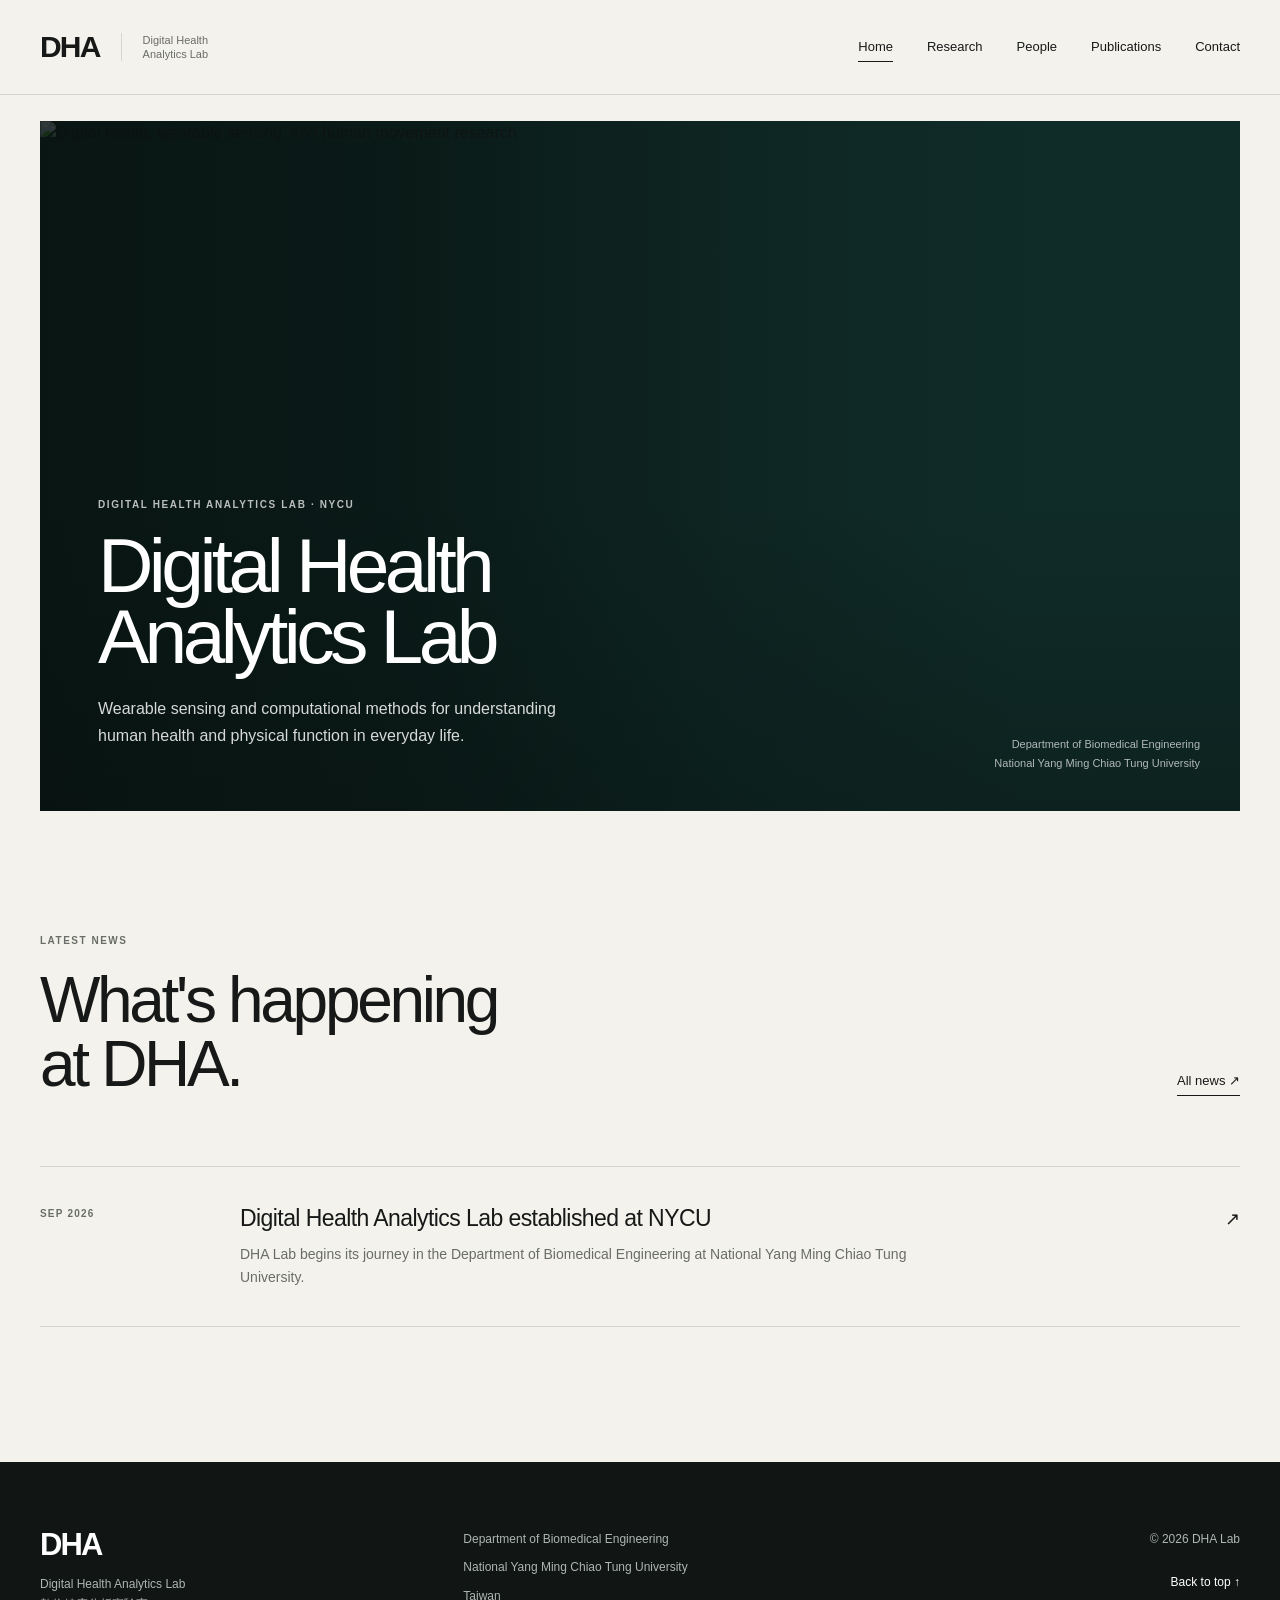
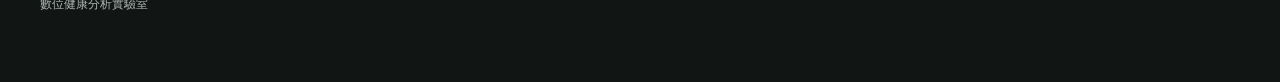
==== index.html @ 6a00e9fa "Add favicon and apple touch icon links Added favicon and apple touch icon links to the head section." ====
<!DOCTYPE html>

<html lang="en">
<head>
<meta charset="utf-8"/>
<meta content="width=device-width, initial-scale=1.0" name="viewport"/>
<title>DHA Lab | Digital Health Analytics Lab</title>
<meta content="Digital Health Analytics Lab at National Yang Ming Chiao Tung University. Research in digital biomarkers, wearable sensing, human movement, and artificial intelligence for health." name="description"/>
<link href="css/style.css?v=20261024-contact" rel="stylesheet"/>
<link rel="apple-touch-icon" sizes="180x180" href="/apple-touch-icon.png">
<link rel="icon" type="image/png" sizes="32x32" href="/favicon-32x32.png">
<link rel="icon" type="image/png" sizes="16x16" href="/favicon-16x16.png">
<link rel="manifest" href="/site.webmanifest">
</head>
<body id="top">
<!-- =========================================================
     HEADER
========================================================= -->
<header class="site-header">
<div class="header-inner">
<a class="brand" href="index.html">
<span class="brand-mark">DHA</span>
<span class="brand-name">Digital Health<br/>Analytics Lab</span>
</a>
<nav aria-label="Main navigation" class="main-nav"><a aria-current="page" href="index.html">Home</a><a href="research.html">Research</a><a href="people.html">People</a><a href="publications.html">Publications</a><a href="contact.html">Contact</a></nav>
</div>
</header>
<main>
<!-- =========================================================
     HERO
========================================================= -->
<section class="hero">
<div class="hero-inner">
<div class="hero-visual">
<img alt="Digital health, wearable sensing, and human movement research" class="hero-image" src="images/hero.png"/>
<div class="hero-overlay"></div>
<div class="hero-content">
<p class="hero-eyebrow">
                    DIGITAL HEALTH ANALYTICS LAB · NYCU
                </p>
<h1>
                    Digital Health<br/>
                    Analytics Lab
                </h1>
<p class="hero-description">
                    Wearable sensing and computational methods
                    for understanding human health and physical
                    function in everyday life.
                </p>
</div>
<div class="hero-affiliation">
<p>
                    Department of Biomedical Engineering
                </p>
<p>
                    National Yang Ming Chiao Tung University
                </p>
</div>
</div>
</div>
</section>
<!-- =========================================================
     LATEST NEWS
========================================================= -->
<section class="news" id="news">
<div class="section-inner">
<div class="news-header">
<div>
<p class="section-label">
                    LATEST NEWS
                </p>
<h2>
                    What's happening<br/>
                    at DHA.
                </h2>
</div>
<a class="section-link" href="news.html">
                All news ↗
            </a>
</div>
<div class="news-list">
<!-- NEWS ITEM 1 -->
<article class="news-item">
<time datetime="2026-09">
                    SEP 2026
                </time>
<div class="news-content">
<h3>
                        Digital Health Analytics Lab established at NYCU
                    </h3>
<p>
                        DHA Lab begins its journey in the Department
                        of Biomedical Engineering at National Yang Ming
                        Chiao Tung University.
                    </p>
</div>
<span class="news-arrow">
                    ↗
                </span>
</article>
<!--
            =====================================================
            FUTURE NEWS

            Copy this block when you want to add another item.

            <article class="news-item">

                <time datetime="2026-10">
                    OCT 2026
                </time>

                <div class="news-content">

                    <h3>
                        Your news title
                    </h3>

                    <p>
                        Short description of the news.
                    </p>

                </div>

                <span class="news-arrow">
                    ↗
                </span>

            </article>

            =====================================================
            -->
</div>
</div>
</section>
</main>
<!-- =========================================================
     FOOTER
========================================================= -->
<footer class="site-footer">
<div class="footer-inner">
<div class="footer-brand">
<p class="footer-dha">DHA</p>
<p>Digital Health Analytics Lab<br/>數位健康分析實驗室</p>
</div>
<div class="footer-affiliation">
<p>Department of Biomedical Engineering</p>
<p>National Yang Ming Chiao Tung University</p>
<p>Taiwan</p>
</div>
<div class="footer-meta">
<p>© 2026 DHA Lab</p>
<a href="#top">Back to top ↑</a>
</div>
</div>
</footer>
</body>
</html>
---- css/style.css ----
/* =========================================================
   DHA LAB
   Digital Health Analytics Lab
========================================================= */


/* =========================================================
   DESIGN TOKENS
========================================================= */

:root {

    --paper: #f4f2ec;
    --white: #ffffff;

    --ink: #171918;

    --gray: #696d69;
    --light-gray: #9da19d;

    --line: #d6d5cf;

    --teal: #183d38;
    --teal-dark: #102d29;

    --footer: #111513;

    --max-width: 1380px;

}


/* =========================================================
   RESET
========================================================= */

* {
    margin: 0;
    padding: 0;
    box-sizing: border-box;
}


html {
    scroll-behavior: smooth;
}


body {

    background: var(--paper);

    color: var(--ink);

    font-family:
        -apple-system,
        BlinkMacSystemFont,
        "Helvetica Neue",
        Helvetica,
        Arial,
        sans-serif;

    font-size: 16px;
    line-height: 1.5;

    -webkit-font-smoothing: antialiased;
    text-rendering: optimizeLegibility;

}


a {
    color: inherit;
}


img {
    display: block;
    max-width: 100%;
}


/* =========================================================
   GLOBAL CONTAINER
========================================================= */

.header-inner,
.hero-inner,
.section-inner,
.footer-inner {

    width: min(
        calc(100% - 80px),
        var(--max-width)
    );

    margin: 0 auto;

}


/* =========================================================
   HEADER
========================================================= */

.site-header {

    background: var(--paper);

    border-bottom: 1px solid var(--line);

}


.header-inner {

    min-height: 94px;

    display: flex;

    align-items: center;
    justify-content: space-between;

    gap: 60px;

}


/* =========================================================
   BRAND
========================================================= */

.brand {

    display: flex;

    align-items: center;

    color: var(--ink);

    text-decoration: none;

}


.brand-mark {

    padding-right: 21px;

    font-size: 30px;

    line-height: 1;

    font-weight: 700;

    letter-spacing: -0.06em;

}


.brand-name {

    padding-left: 21px;

    border-left: 1px solid var(--line);

    color: var(--gray);

    font-size: 11px;

    line-height: 1.3;

}


/* =========================================================
   NAVIGATION
========================================================= */

.main-nav {

    display: flex;

    align-items: center;

    gap: 34px;

}


.main-nav a {

    position: relative;

    padding: 10px 0;

    color: var(--ink);

    text-decoration: none;

    font-size: 13px;

    font-weight: 500;

}


.main-nav a::after {

    content: "";

    position: absolute;

    left: 0;
    bottom: 5px;

    width: 100%;
    height: 1px;

    background: var(--ink);

    transform: scaleX(0);

    transform-origin: right;

    transition: transform 0.25s ease;

}


.main-nav a:hover::after {

    transform: scaleX(1);

    transform-origin: left;

}


/* =========================================================
   HERO
========================================================= */

.hero {

    /*
       Keep the main visual close to the navigation.
    */

    padding: 26px 0 0;

}


/* =========================================================
   HERO VISUAL
========================================================= */

.hero-visual {

    position: relative;

    width: 100%;

    height: min(
        690px,
        calc(100vh - 145px)
    );

    min-height: 540px;

    overflow: hidden;

    background: var(--teal-dark);

}


/* =========================================================
   HERO IMAGE
========================================================= */

.hero-image {

    position: absolute;

    inset: 0;

    width: 100%;
    height: 100%;

    object-fit: cover;

    object-position: center;

}


/* =========================================================
   HERO OVERLAY
========================================================= */

.hero-overlay {

    position: absolute;

    inset: 0;

    z-index: 1;

    background:

        linear-gradient(
            90deg,
            rgba(7, 16, 14, 0.82) 0%,
            rgba(7, 16, 14, 0.65) 30%,
            rgba(7, 16, 14, 0.25) 58%,
            rgba(7, 16, 14, 0.04) 82%
        ),

        linear-gradient(
            0deg,
            rgba(5, 10, 9, 0.28) 0%,
            rgba(5, 10, 9, 0) 45%
        );

}


/* =========================================================
   HERO CONTENT
========================================================= */

.hero-content {

    position: absolute;

    z-index: 3;

    left: 58px;
    bottom: 62px;

    max-width: 690px;

    color: white;

}


/* =========================================================
   HERO EYEBROW
========================================================= */

.hero-eyebrow {

    margin-bottom: 20px;

    color: rgba(
        255,
        255,
        255,
        0.72
    );

    font-size: 10px;

    line-height: 1;

    font-weight: 600;

    letter-spacing: 0.16em;

}


/* =========================================================
   HERO TITLE
========================================================= */

.hero-content h1 {

    margin-bottom: 25px;

    font-size: clamp(
        56px,
        6vw,
        88px
    );

    line-height: 0.92;

    font-weight: 400;

    letter-spacing: -0.06em;

}


/* =========================================================
   HERO DESCRIPTION
========================================================= */

.hero-description {

    max-width: 500px;

    color: rgba(
        255,
        255,
        255,
        0.84
    );

    font-size: 16px;

    line-height: 1.65;

}


/* =========================================================
   HERO AFFILIATION
========================================================= */

.hero-affiliation {

    position: absolute;

    z-index: 3;

    right: 40px;
    bottom: 38px;

    color: rgba(
        255,
        255,
        255,
        0.68
    );

    text-align: right;

    font-size: 11px;

    line-height: 1.6;

}


.hero-affiliation p + p {

    margin-top: 2px;

}


/* =========================================================
   NEWS
========================================================= */

.news {

    padding: 125px 0 135px;

    background: var(--paper);

}


/* =========================================================
   NEWS HEADER
========================================================= */

.news-header {

    margin-bottom: 70px;

    display: flex;

    align-items: flex-end;
    justify-content: space-between;

    gap: 60px;

}


/* =========================================================
   SECTION LABEL
========================================================= */

.section-label {

    margin-bottom: 22px;

    color: var(--gray);

    font-size: 10px;

    line-height: 1;

    font-weight: 600;

    letter-spacing: 0.15em;

}


/* =========================================================
   NEWS TITLE
========================================================= */

.news-header h2 {

    max-width: 800px;

    font-size: clamp(
        43px,
        5vw,
        70px
    );

    line-height: 1;

    font-weight: 400;

    letter-spacing: -0.052em;

}


/* =========================================================
   ALL NEWS LINK
========================================================= */

.section-link {

    position: relative;

    padding-bottom: 6px;

    color: var(--ink);

    text-decoration: none;

    font-size: 13px;

}


.section-link::after {

    content: "";

    position: absolute;

    left: 0;
    bottom: 0;

    width: 100%;
    height: 1px;

    background: var(--ink);

    transform-origin: left;

    transition: transform 0.25s ease;

}


.section-link:hover::after {

    transform: scaleX(0.45);

}


/* =========================================================
   NEWS LIST
========================================================= */

.news-list {

    border-top: 1px solid var(--line);

}


/* =========================================================
   NEWS ITEM
========================================================= */

.news-item {

    padding: 37px 0;

    display: grid;

    grid-template-columns:
        170px
        minmax(0, 1fr)
        40px;

    gap: 30px;

    align-items: start;

    border-bottom: 1px solid var(--line);

}


/* =========================================================
   NEWS DATE
========================================================= */

.news-item time {

    padding-top: 5px;

    color: var(--gray);

    font-size: 10px;

    line-height: 1;

    font-weight: 600;

    letter-spacing: 0.12em;

}


/* =========================================================
   NEWS CONTENT
========================================================= */

.news-content h3 {

    margin-bottom: 10px;

    font-size: 23px;

    line-height: 1.25;

    font-weight: 500;

    letter-spacing: -0.025em;

}


.news-content p {

    max-width: 700px;

    color: var(--gray);

    font-size: 14px;

    line-height: 1.65;

}


/* =========================================================
   NEWS ARROW
========================================================= */

.news-arrow {

    padding-top: 2px;

    text-align: right;

    font-size: 18px;

    transition: transform 0.2s ease;

}


.news-item:hover .news-arrow {

    transform:
        translate(3px, -3px);

}


/* =========================================================
   FOOTER
========================================================= */

.site-footer {

    padding: 67px 0;

    background: var(--footer);

    color: #aeb6b2;

}


/* =========================================================
   FOOTER GRID
========================================================= */

.footer-inner {

    display: grid;

    grid-template-columns:
        1.2fr
        1.6fr
        0.8fr;

    gap: 70px;

}


/* =========================================================
   FOOTER DHA
========================================================= */

.footer-dha {

    margin-bottom: 14px;

    color: white;

    font-size: 31px;

    line-height: 1;

    font-weight: 700;

    letter-spacing: -0.06em;

}


.footer-brand,
.footer-affiliation,
.footer-meta {

    font-size: 12px;

    line-height: 1.7;

}


.footer-affiliation p + p {

    margin-top: 8px;

}


.footer-meta {

    text-align: right;

}


.footer-meta a {

    display: inline-block;

    margin-top: 23px;

    color: white;

    text-decoration: none;

}


.footer-meta a:hover {

    opacity: 0.65;

}


/* =========================================================
   TABLET
========================================================= */

@media (max-width: 1000px) {


    .header-inner,
    .hero-inner,
    .section-inner,
    .footer-inner {

        width:
            min(
                calc(100% - 48px),
                var(--max-width)
            );

    }


    /* HEADER */

    .header-inner {

        min-height: 90px;

    }


    .main-nav {

        gap: 21px;

    }


    /* HERO */

    .hero {

        padding-top: 22px;

    }


    .hero-visual {

        height: 620px;

        min-height: 0;

    }


    .hero-content {

        left: 45px;
        bottom: 50px;

    }


    .hero-affiliation {

        right: 35px;
        bottom: 30px;

    }


    /* NEWS */

    .news {

        padding: 100px 0 110px;

    }

}


/* =========================================================
   SMALL TABLET
========================================================= */

@media (max-width: 800px) {


    /* NAV */

    .main-nav {

        gap: 16px;

    }


    .main-nav a {

        font-size: 12px;

    }


    /* HERO */

    .hero-visual {

        height: 580px;

    }


    .hero-content h1 {

        font-size: 62px;

    }


    /*
       Hide affiliation because it competes
       with the main text at smaller widths.
    */

    .hero-affiliation {

        display: none;

    }


    /* NEWS */

    .news-item {

        grid-template-columns:
            125px
            minmax(0, 1fr)
            30px;

    }


    /* FOOTER */

    .footer-inner {

        grid-template-columns:
            1fr
            1fr;

    }


    .footer-meta {

        grid-column: 1 / -1;

        text-align: left;

    }

}


/* =========================================================
   MOBILE
========================================================= */

@media (max-width: 650px) {


    /* GLOBAL */

    .header-inner,
    .hero-inner,
    .section-inner,
    .footer-inner {

        width:
            calc(100% - 32px);

    }


    /* HEADER */

    .header-inner {

        min-height: 78px;

    }


    .brand-mark {

        padding-right: 15px;

        font-size: 27px;

    }


    .brand-name {

        padding-left: 15px;

        font-size: 9px;

    }


    /*
       Desktop navigation hidden on mobile.
       A mobile menu can be added later.
    */

    .main-nav {

        display: none;

    }


    /* HERO */

    .hero {

        padding-top: 16px;

    }


    .hero-visual {

        height:
            calc(100svh - 110px);

        min-height: 530px;

        max-height: 680px;

    }


    .hero-image {

        /*
           Can change this to:
           center / left / right
           depending on the final image.
        */

        object-position: center;

    }


    .hero-overlay {

        background:

            linear-gradient(
                0deg,
                rgba(6, 15, 13, 0.92) 0%,
                rgba(6, 15, 13, 0.70) 38%,
                rgba(6, 15, 13, 0.20) 72%,
                rgba(6, 15, 13, 0.03) 100%
            );

    }


    .hero-content {

        left: 26px;
        right: 26px;
        bottom: 32px;

        max-width: none;

    }


    .hero-eyebrow {

        margin-bottom: 16px;

        font-size: 8px;

    }


    .hero-content h1 {

        margin-bottom: 20px;

        font-size: clamp(
            47px,
            14vw,
            62px
        );

        line-height: 0.94;

    }


    .hero-description {

        max-width: 400px;

        font-size: 14px;

        line-height: 1.6;

    }


    /* NEWS */

    .news {

        padding: 78px 0 85px;

    }


    .news-header {

        margin-bottom: 45px;

        flex-direction: column;

        align-items: flex-start;

        gap: 27px;

    }


    .news-header h2 {

        font-size: 42px;

    }


    .news-item {

        padding: 29px 0;

        grid-template-columns: 1fr;

        gap: 13px;

    }


    .news-content h3 {

        font-size: 21px;

    }


    .news-arrow {

        display: none;

    }


    /* FOOTER */

    .site-footer {

        padding: 52px 0;

    }


    .footer-inner {

        grid-template-columns: 1fr;

        gap: 35px;

    }


    .footer-meta {

        grid-column: auto;

        text-align: left;

    }

}


/* =========================================================
   VERY SMALL MOBILE
========================================================= */

@media (max-width: 390px) {


    .brand-name {

        display: none;

    }


    .brand-mark {

        padding-right: 0;

    }


    .hero-content h1 {

        font-size: 45px;

    }


    .news-header h2 {

        font-size: 37px;

    }

}


/* =========================================================
   REDUCED MOTION
========================================================= */

@media (prefers-reduced-motion: reduce) {


    html {

        scroll-behavior: auto;

    }


    *,
    *::before,
    *::after {

        animation-duration:
            0.01ms !important;

        animation-iteration-count:
            1 !important;

        transition-duration:
            0.01ms !important;

    }
   

}


/* ==========================================
   PEOPLE PAGE
========================================== */

.people-page {
  background: var(--paper);
}

.people-heading {
  padding: 90px 0 65px;
}

.people-heading h1 {
  font-size: clamp(65px, 9vw, 130px);
  font-weight: 400;
  line-height: 1;
  letter-spacing: -0.07em;
}

.accent-dot {
  color: var(--teal);
}

.people-intro {
  max-width: 590px;
  margin-top: 28px;
  color: var(--gray);
  font-size: 17px;
  line-height: 1.7;
}

/* SECTION */

.people-section {
  padding: 40px 0 100px;
}

.people-section-header {
  border-top: 1px solid var(--line);
  padding-top: 24px;
  margin-bottom: 45px;
}

.people-section-header > span {
  display: block;
  color: var(--gray);
  font-size: 11px;
  letter-spacing: 0.14em;
}

.people-section-header h2 {
  margin-top: 18px;
  font-size: clamp(36px, 4vw, 54px);
  font-weight: 400;
  letter-spacing: -0.045em;
}

/* PI */

.pi-layout {
    display: grid;
    grid-template-columns: 220px minmax(0, 1fr);
    column-gap: 50px;
    align-items: center;
}

/* 兩位教授左右並排 */
.pi-row {
    display: grid;
    grid-template-columns: repeat(2, minmax(0, 1fr));
    column-gap: 70px;
    align-items: start;
}

/* 並排時每位教授改成「照片在上、文字在下」 */
.pi-row .pi-layout {
    grid-template-columns: 1fr;
    row-gap: 30px;
    align-items: start;
}

.pi-row .pi-photo {
    width: 200px;
}

.pi-row .pi-info h2 {
    font-size: clamp(32px, 3vw, 46px);
}

@supports (grid-template-rows: subgrid) {
    .pi-row {
        row-gap: 0;
    }

    .pi-row .pi-layout {
        grid-row: span 6;
        grid-template-rows: subgrid;
        row-gap: 0;
    }

    .pi-row .pi-photo {
        margin-bottom: 30px;
    }

    .pi-row .pi-info {
        grid-row: span 5;
        display: grid;
        grid-template-rows: subgrid;
        row-gap: 0;
    }
}

.pi-photo {
    width: 220px;
    max-width: 100%;
    aspect-ratio: 1 / 1;          /* 圓形頭像：正方形外框 */
    border-radius: 50%;           /* 圓形頭像：變成正圓 */
    background: #e1e2dc;
    overflow: hidden;
}

.pi-photo img {
    display: block;
    width: 100%;
    height: 100%;
    border-radius: 50%;
    object-fit: cover;            /* 填滿圓形、不變形 */
    object-position: center top;  /* 從上方對齊，避免切到頭 */
}

.person-label {
  color: var(--teal);
  font-size: 11px;
  font-weight: 600;
  letter-spacing: 0.14em;
  margin-bottom: 20px;
}

.pi-info h2 {
  font-size: clamp(38px, 4.3vw, 64px);
  font-weight: 400;
  line-height: 1.05;
  letter-spacing: -0.055em;
}

.person-role {
  margin-top: 18px;
  font-size: 19px;
}

.person-affiliation {
  margin-top: 12px;
  color: var(--gray);
  font-size: 14px;
  line-height: 1.7;
}

.person-bio {
  margin-top: 35px;
  max-width: 590px;
  font-size: 15px;
  line-height: 1.85;
}

.person-links {
  display: flex;
  flex-wrap: wrap;
  gap: 25px;
  margin-top: 35px;
}

.person-links a {
  font-size: 13px;
  text-decoration: none;
  border-bottom: 1px solid var(--ink);
  padding-bottom: 5px;
}

/* MEMBERS */

.members-grid {
  display: grid;
  grid-template-columns: repeat(3, minmax(0, 1fr));
  gap: 35px;
}

.member-photo {
  width: min(100%, 200px);       /* 圓形頭像：最大 200px */
  aspect-ratio: 1 / 1;           /* 圓形頭像：正方形外框 */
  border-radius: 50%;            /* 圓形頭像：變成正圓 */
  background: #e1e2dc;
  overflow: hidden;
}

.member-photo img {
  width: 100%;
  height: 100%;
  border-radius: 50%;
  object-fit: cover;
  object-position: center top;
  transition: transform 0.4s ease;
}

.member-card:hover img {
  transform: scale(1.035);
}

.member-card h3 {
  margin-top: 20px;
  font-size: 23px;
  font-weight: 500;
  letter-spacing: -0.03em;
}

.member-role {
  margin-top: 5px;
  font-size: 13px;
  color: var(--teal);
}

.member-interest {
  margin-top: 9px;
  font-size: 13px;
  line-height: 1.6;
  color: var(--gray);
}

/* ALUMNI */

.alumni-list {
  border-top: 1px solid var(--line);
}

.alumni-row {
  display: flex;
  justify-content: space-between;
  gap: 25px;
  padding: 23px 0;
  border-bottom: 1px solid var(--line);
  font-size: 15px;
}

.alumni-row span:last-child {
  color: var(--gray);
  font-size: 13px;
}

/* RESPONSIVE */


@media (max-width: 650px) {
  .people-heading {
    padding: 60px 0 45px;
  }

  .people-section {
    padding: 30px 0 75px;
  }

  .pi-layout {
    grid-template-columns: 1fr;
    gap: 35px;
  }

  .pi-photo {
    max-width: 180px;
  }

  /* 手機版改回上下排列 */
  .pi-row {
    grid-template-columns: 1fr;
    row-gap: 60px;
  }

  .pi-row .pi-photo {
    width: 180px;
  }

  /* 手機版上下排列，不需要逐行對齊 */
  .pi-row .pi-layout,
  .pi-row .pi-info {
    grid-row: auto;
    grid-template-rows: none;
  }

  .pi-row .pi-info {
    display: block;
  }

  .members-grid {
    grid-template-columns: repeat(2, minmax(0, 1fr));
    gap: 28px 16px;
  }

  .member-card h3 {
    font-size: 19px;
  }

  .alumni-row {
    flex-direction: column;
    gap: 6px;
  }
}

@media (max-width: 390px) {
  .members-grid {
    grid-template-columns: 1fr;
  }
}


/* Unified navigation: accessible on small screens */
.main-nav a[aria-current="page"]::after{transform:scaleX(1);transform-origin:left}
@media(max-width:650px){.header-inner{flex-wrap:wrap;gap:10px;padding:16px 0}.main-nav{display:flex;width:100%;gap:clamp(12px,4vw,26px);flex-wrap:wrap}.main-nav a{font-size:12px;padding:6px 0}.site-header .header-inner{min-height:90px}}
@media(max-width:390px){.brand-name{display:block}.header-inner{gap:10px}}
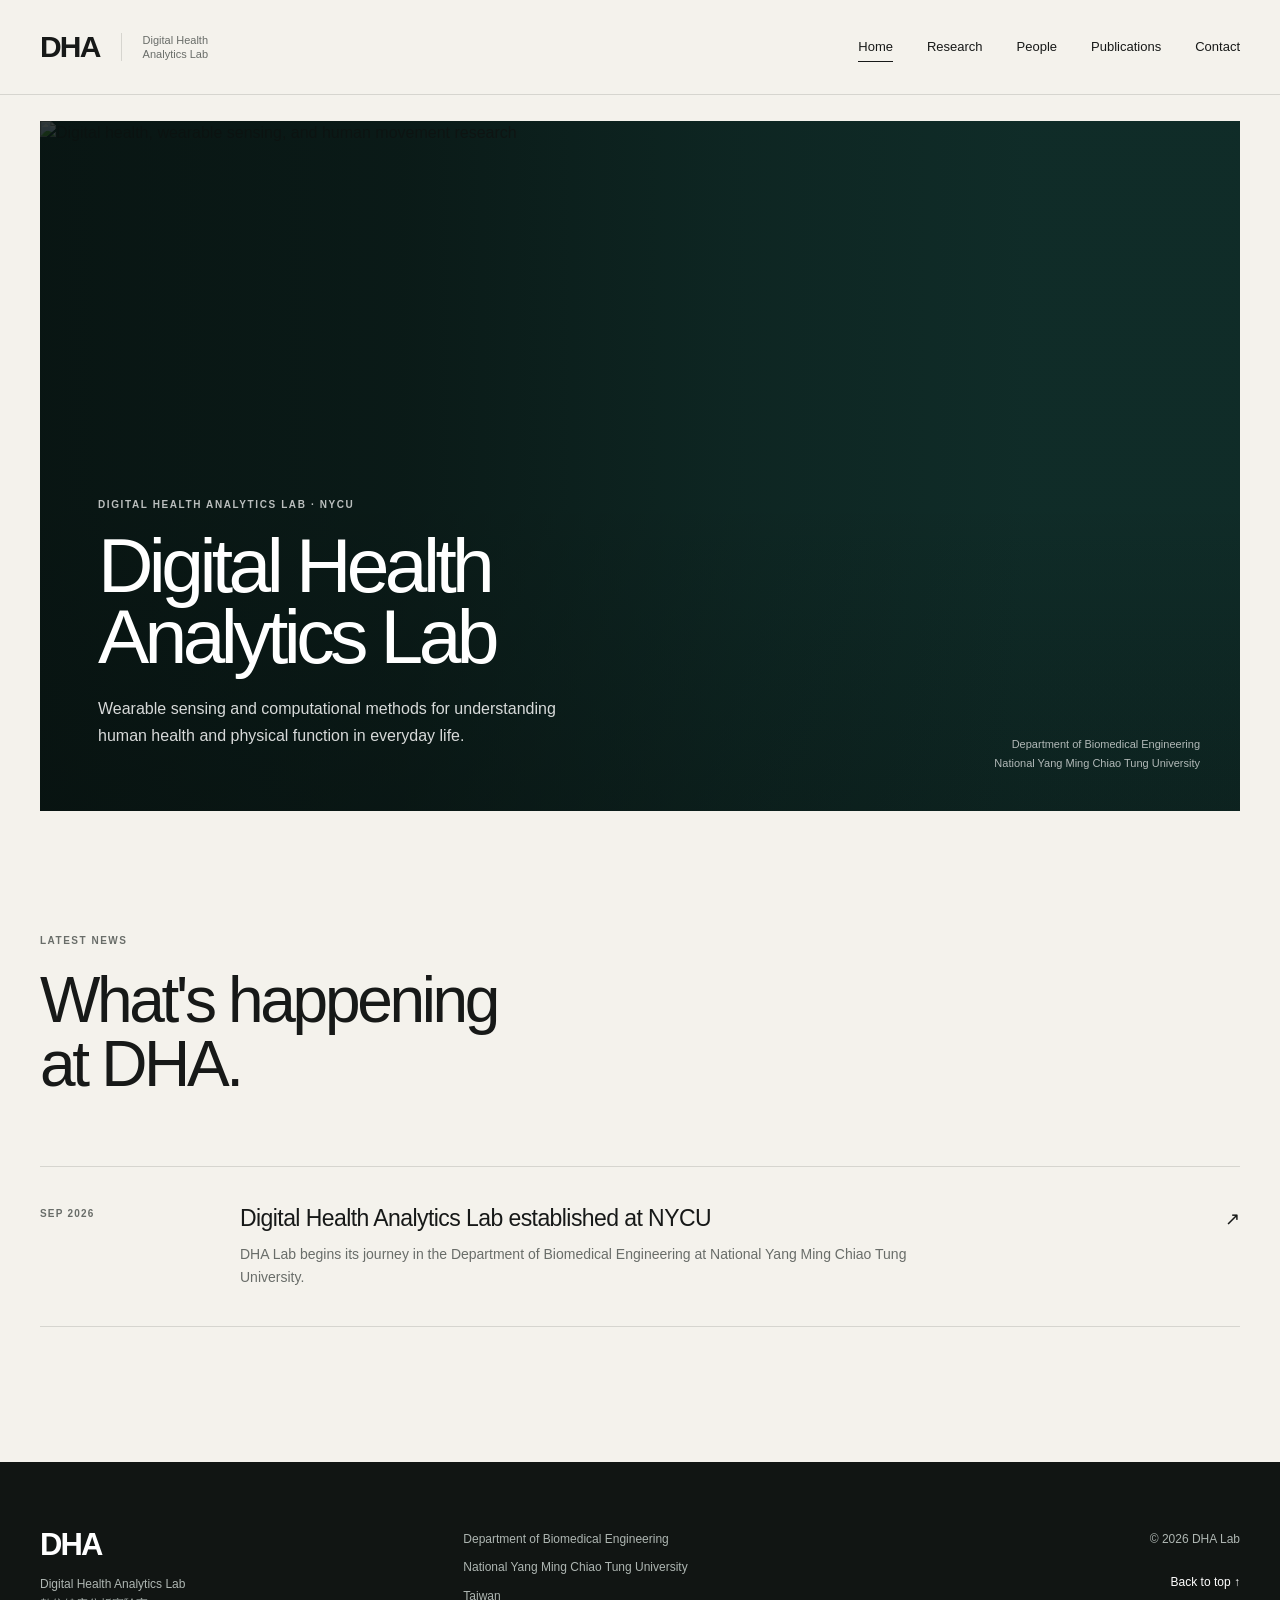
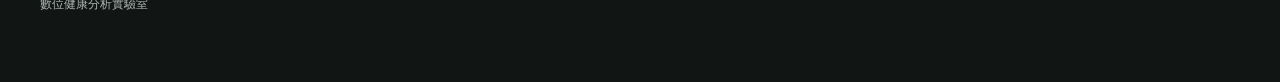
==== commit 01d94e98: "Comment out news link in index.html" ====
--- a/index.html
+++ b/index.html
@@ -6,12 +6,7 @@
 <meta content="width=device-width, initial-scale=1.0" name="viewport"/>
 <title>DHA Lab | Digital Health Analytics Lab</title>
 <meta content="Digital Health Analytics Lab at National Yang Ming Chiao Tung University. Research in digital biomarkers, wearable sensing, human movement, and artificial intelligence for health." name="description"/>
-<link href="css/style.css?v=20261024-contact" rel="stylesheet"/>
-<link rel="apple-touch-icon" sizes="180x180" href="/apple-touch-icon.png">
-<link rel="icon" type="image/png" sizes="32x32" href="/favicon-32x32.png">
-<link rel="icon" type="image/png" sizes="16x16" href="/favicon-16x16.png">
-<link rel="manifest" href="/site.webmanifest">
-</head>
+<link href="css/style.css?v=20261024-contact" rel="stylesheet"/></head>
 <body id="top">
 <!-- =========================================================
      HEADER
@@ -74,9 +69,9 @@
                     at DHA.
                 </h2>
 </div>
-<a class="section-link" href="news.html">
+<!-- <a class="section-link" href="news.html">
                 All news ↗
-            </a>
+            </a> -->
 </div>
 <div class="news-list">
 <!-- NEWS ITEM 1 -->
